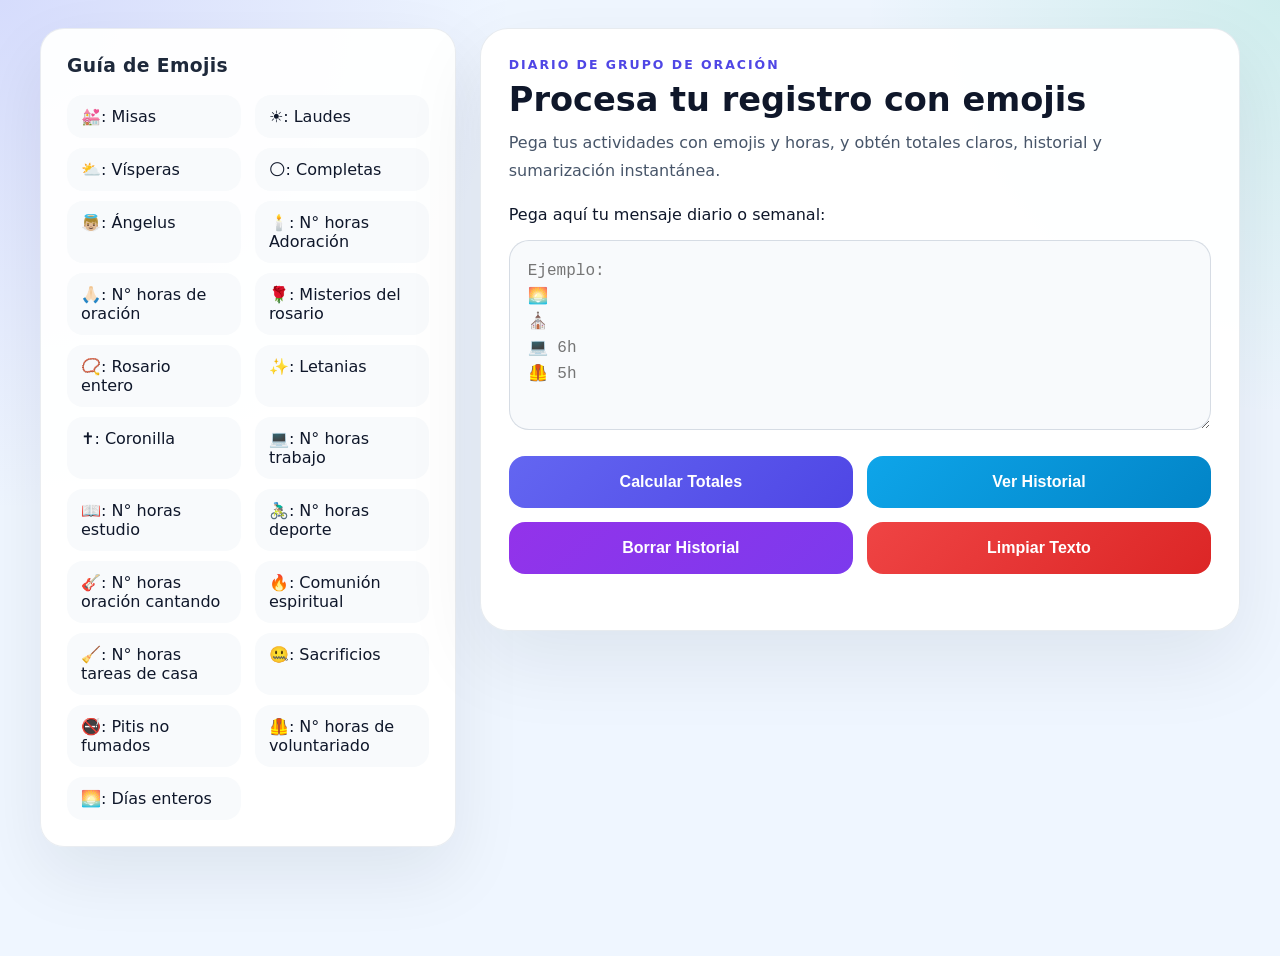
==== index.html @ de56a7b9 "Pending changes exported from your codespace" ====
<!DOCTYPE html>
<html lang="es">
<head>
    <meta charset="UTF-8">
    <meta name="viewport" content="width=device-width, initial-scale=1.0">
    <title>Mi Diario de Actividad</title>
    <link rel="stylesheet" href="styles.css">
</head>
<body>

<div class="main">
    <div class="guide">
        <h3>Guía de Emojis</h3>
        <ul>
            <li onclick="insertEmoji('💒')">💒: Misas</li>
            <li onclick="insertEmoji('☀️')">☀️: Laudes</li>
            <li onclick="insertEmoji('⛅')">⛅: Vísperas</li>
            <li onclick="insertEmoji('🌕')">🌕: Completas</li>
            <li onclick="insertEmoji('👼🏼')">👼🏼: Ángelus</li>
            <li onclick="insertEmoji('🕯️')">🕯️: N° horas Adoración</li>
            <li onclick="insertEmoji('🙏🏻')">🙏🏻: N° horas de oración</li>
            <li onclick="insertEmoji('🌹')">🌹: Misterios del rosario</li>
            <li onclick="insertEmoji('📿')">📿: Rosario entero</li>
            <li onclick="insertEmoji('✨')">✨: Letanias</li>
            <li onclick="insertEmoji('✝️')">✝️: Coronilla</li>
            <li onclick="insertEmoji('💻')">💻: N° horas trabajo</li>
            <li onclick="insertEmoji('📖')">📖: N° horas estudio</li>
            <li onclick="insertEmoji('🚴🏼‍♂')">🚴🏼‍♂: N° horas deporte</li>
            <li onclick="insertEmoji('🎸')">🎸: N° horas oración cantando</li>
            <li onclick="insertEmoji('🔥')">🔥: Comunión espiritual</li>
            <li onclick="insertEmoji('🧹')">🧹: N° horas tareas de casa</li>
            <li onclick="insertEmoji('🤐')">🤐: Sacrificios</li>
            <li onclick="insertEmoji('🚭')">🚭: Pitis no fumados</li>
            <li onclick="insertEmoji('🦺')">🦺: N° horas de voluntariado</li>
            <li onclick="insertEmoji('🌅')">🌅: Días enteros</li>
        </ul>
    </div>

    <div class="container">
        <header class="app-header">
            <div>
                <p class="eyebrow">Diario de Grupo de Oración</p>
                <h1>Procesa tu registro con emojis</h1>
                <p class="subtitle">Pega tus actividades con emojis y horas, y obtén totales claros, historial y sumarización instantánea.</p>
            </div>
        </header>

        <div class="mobile-dropdown">
            <label for="emojiSelect">Selecciona un emoji:</label>
            <select id="emojiSelect" onchange="insertEmojiFromSelect(this.value)">
                <option value="">-- Elige un emoji --</option>
                <option value="💒">💒: Misas</option>
                <option value="☀️">☀️: Laudes</option>
                <option value="⛅">⛅: Vísperas</option>
                <option value="🌕">🌕: Completas</option>
                <option value="👼🏼">👼🏼: Ángelus</option>
                <option value="🕯️">🕯️: N° horas Adoración</option>
                <option value="🙏🏻">🙏🏻: N° horas de oración</option>
                <option value="🌹">🌹: Misterios del rosario</option>
                <option value="📿">📿: Rosario entero</option>
                <option value="✨">✨: Letanias</option>
                <option value="✝️">✝️: Coronilla</option>
                <option value="💻">💻: N° horas trabajo</option>
                <option value="📖">📖: N° horas estudio</option>
                <option value="🚴🏼‍♂">🚴🏼‍♂: N° horas deporte</option>
                <option value="🎸">🎸: N° horas oración cantando</option>
                <option value="🔥">🔥: Comunión espiritual</option>
                <option value="🧹">🧹: N° horas tareas de casa</option>
                <option value="🤐">🤐: Sacrificios</option>
                <option value="🚭">🚭: Pitis no fumados</option>
                <option value="🦺">🦺: N° horas de voluntariado</option>
                <option value="🌅">🌅: Días enteros</option>
            </select>
        </div>

        <p>Pega aquí tu mensaje diario o semanal:</p>
        <textarea id="inputData" placeholder="Ejemplo:&#10;🌅&#10;⛪️&#10;💻 6h&#10;🦺 5h"></textarea>

        <div class="button-group">
            <button class="primary" onclick="procesarDatos()">Calcular Totales</button>
            <button class="secondary" onclick="mostrarHistorial()">Ver Historial</button>
            <button class="accent" onclick="limpiarHistorial()">Borrar Historial</button>
            <button class="danger" onclick="limpiarTexto()">Limpiar Texto</button>
        </div>

        <div id="output" class="results"></div>
    </div>
</div>

<script defer src="script.js"></script>

</body>
</html>
---- styles.css ----
body {
    font-family: Inter, system-ui, -apple-system, BlinkMacSystemFont, 'Segoe UI', sans-serif;
    background: radial-gradient(circle at top left, rgba(99,102,241,0.18), transparent 32%),
                radial-gradient(circle at top right, rgba(16,185,129,0.14), transparent 26%),
                #eff6ff;
    color: #0f172a;
    min-height: 100vh;
    margin: 0;
    padding: 28px;
    display: flex;
    justify-content: center;
}

.main {
    display: flex;
    width: 100%;
    max-width: 1200px;
    gap: 24px;
    align-items: flex-start;
}

.guide {
    background: rgba(255, 255, 255, 0.95);
    padding: 26px;
    border-radius: 24px;
    border: 1px solid rgba(148, 163, 184, 0.2);
    box-shadow: 0 28px 70px rgba(15, 23, 42, 0.08);
    width: 34%;
    min-width: 260px;
}

.guide h3 {
    margin-top: 0;
    letter-spacing: 0.02em;
    color: #1e293b;
}

.guide p {
    color: #475569;
    line-height: 1.7;
}

.guide ul {
    list-style: none;
    padding: 0;
    margin: 0;
    display: grid;
    grid-template-columns: 1fr 1fr;
    gap: 10px 14px;
}

.guide li {
    padding: 12px 14px;
    border-radius: 16px;
    background: #f8fafc;
    cursor: pointer;
    transition: transform 0.2s ease, background 0.2s ease, box-shadow 0.2s ease;
}

.guide li:hover {
    background: #e2e8f0;
    transform: translateY(-1px);
    box-shadow: 0 8px 16px rgba(15, 23, 42, 0.08);
}

.container {
    background: rgba(255, 255, 255, 0.96);
    padding: 28px;
    border-radius: 28px;
    border: 1px solid rgba(148, 163, 184, 0.22);
    box-shadow: 0 30px 80px rgba(15, 23, 42, 0.08);
    width: 66%;
}

.app-header {
    display: flex;
    flex-wrap: wrap;
    justify-content: space-between;
    gap: 18px;
    margin-bottom: 20px;
}

.app-header .eyebrow {
    margin: 0 0 10px;
    text-transform: uppercase;
    letter-spacing: 0.16em;
    font-size: 0.78rem;
    color: #4f46e5;
    font-weight: 700;
}

.app-header h1 {
    margin: 0;
    font-size: clamp(2.1rem, 2.5vw, 2.8rem);
    line-height: 1.05;
}

.app-header .subtitle {
    margin: 12px 0 0;
    max-width: 60ch;
    color: #475569;
    font-size: 1rem;
    line-height: 1.75;
}

textarea {
    width: 100%;
    min-height: 190px;
    border: 1px solid rgba(148, 163, 184, 0.35);
    border-radius: 20px;
    padding: 18px;
    box-sizing: border-box;
    font-size: 1rem;
    line-height: 1.6;
    resize: vertical;
    background: #f8fafc;
    color: #12263f;
    transition: border-color 0.2s ease, box-shadow 0.2s ease;
}

textarea:focus {
    outline: none;
    border-color: #6366f1;
    box-shadow: 0 0 0 4px rgba(99, 102, 241, 0.12);
}

.button-group {
    display: grid;
    grid-template-columns: repeat(2, minmax(0, 1fr));
    gap: 14px;
    margin-top: 22px;
}

button {
    color: white;
    border: none;
    padding: 14px 18px;
    border-radius: 16px;
    cursor: pointer;
    font-size: 1rem;
    font-weight: 700;
    transition: transform 0.2s ease, box-shadow 0.2s ease, opacity 0.2s ease;
    min-height: 52px;
}

button:hover {
    transform: translateY(-1px);
    box-shadow: 0 14px 30px rgba(15, 23, 42, 0.12);
}

button.primary { background: linear-gradient(135deg, #6366f1, #4f46e5); }
button.secondary { background: linear-gradient(135deg, #0ea5e9, #0284c7); }
button.accent { background: linear-gradient(135deg, #9333ea, #7c3aed); }
button.danger { background: linear-gradient(135deg, #ef4444, #dc2626); }

.mobile-dropdown { display: none; margin-bottom: 18px; }

.mobile-dropdown label {
    display: block;
    margin-bottom: 10px;
    font-weight: 700;
    color: #1e293b;
}

.mobile-dropdown select {
    width: 100%;
    padding: 14px;
    border-radius: 16px;
    border: 1px solid rgba(148, 163, 184, 0.35);
    font-size: 1rem;
    background: #ffffff;
    color: #0f172a;
}

.results {
    margin-top: 28px;
    width: 100%;
}

table {
    width: 100%;
    border-collapse: collapse;
    background: #ffffff;
    border-radius: 18px;
    overflow: hidden;
    box-shadow: 0 18px 40px rgba(15, 23, 42, 0.06);
}

th, td {
    border-bottom: 1px solid #eef2ff;
    padding: 16px 18px;
    text-align: left;
}

th {
    background: #f8fafc;
    color: #334155;
    font-weight: 700;
}

tr:hover td {
    background: #f8fafc;
}

.category-header {
    background: #eef2ff;
    font-weight: 700;
}

pre {
    background: #f8fafc;
    padding: 16px;
    border-radius: 18px;
    overflow-x: auto;
    color: #0f172a;
    border: 1px solid rgba(148, 163, 184, 0.25);
}

@media (max-width: 960px) {
    .main { flex-direction: column; gap: 20px; }
    .guide, .container { width: 100%; }
}

@media (max-width: 768px) {
    body { padding: 18px; }
    .button-group { grid-template-columns: 1fr; }
    .guide { display: none; }
    .mobile-dropdown { display: block; }
    .app-header { gap: 14px; }
    table { font-size: 0.95rem; }
}
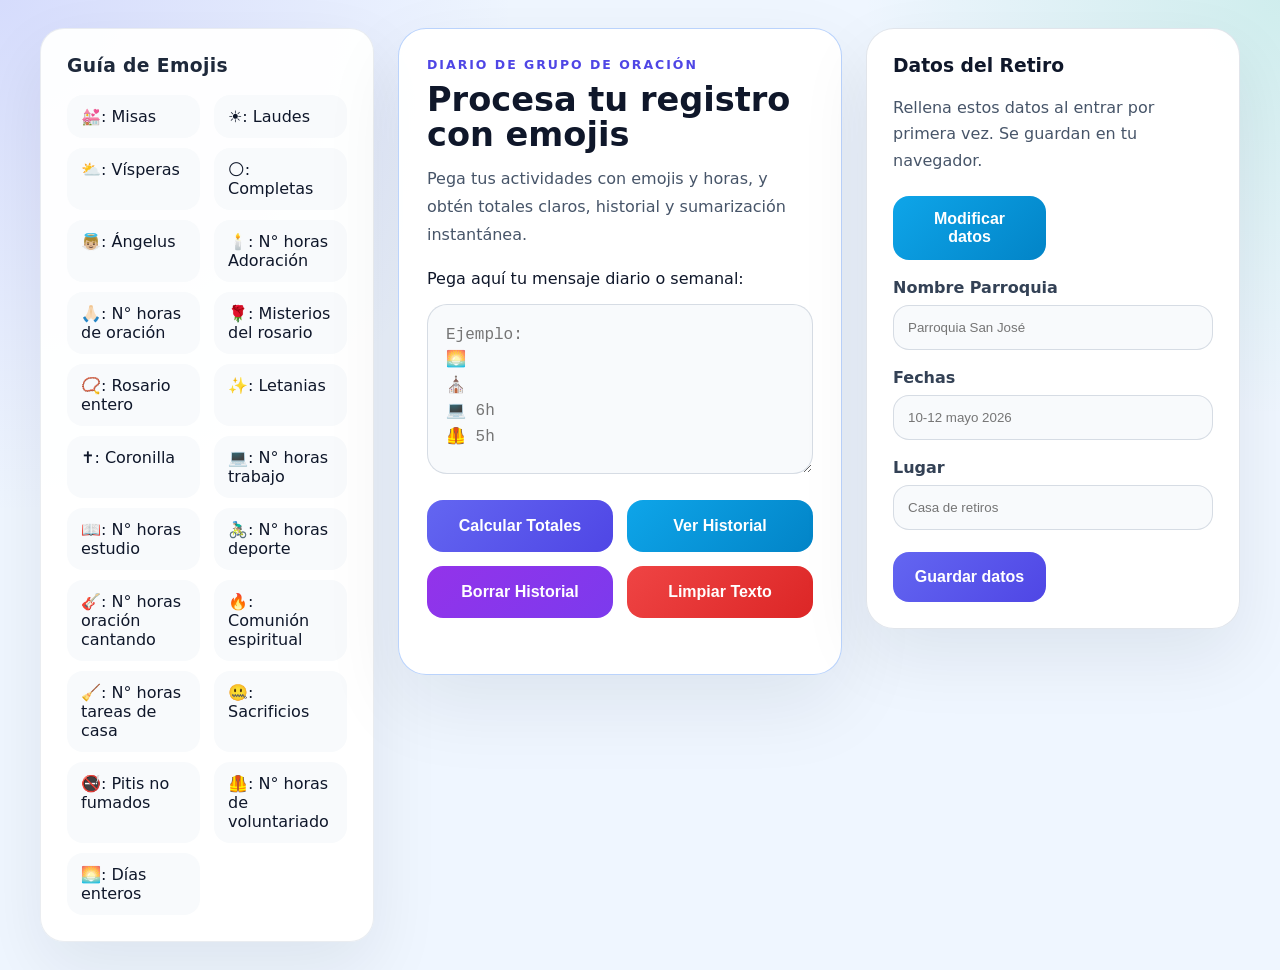
==== commit 6e70a2d2: "PrimerCommit 16-04-26 16:24" ====
--- a/index.html
+++ b/index.html
@@ -85,6 +85,28 @@
 
         <div id="output" class="results"></div>
     </div>
+
+    <aside class="sidebar">
+        <div class="retiro-card">
+            <h3>Datos del Retiro</h3>
+            <p class="sidebar-description">Rellena estos datos al entrar por primera vez. Se guardan en tu navegador.</p>
+            <div id="retiroSummary" class="retiro-summary hidden"></div>
+            <div id="retiroActions" class="button-group sidebar-actions hidden">
+                <button type="button" class="secondary" onclick="editarDatosRetiro()">Modificar datos</button>
+            </div>
+            <form id="retiroForm" class="retiro-form" onsubmit="guardarDatosRetiro(event)">
+                <label for="nombreParroquia">Nombre Parroquia</label>
+                <input id="nombreParroquia" type="text" placeholder="Parroquia San José" required>
+                <label for="fechasRetiro">Fechas</label>
+                <input id="fechasRetiro" type="text" placeholder="10-12 mayo 2026" required>
+                <label for="lugarRetiro">Lugar</label>
+                <input id="lugarRetiro" type="text" placeholder="Casa de retiros" required>
+                <div class="button-group sidebar-buttons">
+                    <button type="submit" class="primary">Guardar datos</button>
+                </div>
+            </form>
+        </div>
+    </aside>
 </div>
 
 <script defer src="script.js"></script>
--- a/styles.css
+++ b/styles.css
@@ -9,6 +9,7 @@
     padding: 28px;
     display: flex;
     justify-content: center;
+    align-items: flex-start;
 }
 
 .main {
@@ -25,8 +26,75 @@
     border-radius: 24px;
     border: 1px solid rgba(148, 163, 184, 0.2);
     box-shadow: 0 28px 70px rgba(15, 23, 42, 0.08);
-    width: 34%;
+    width: 280px;
     min-width: 260px;
+}
+
+.sidebar {
+    width: 320px;
+    min-width: 280px;
+    background: rgba(255, 255, 255, 0.98);
+    padding: 26px;
+    border-radius: 28px;
+    border: 1px solid rgba(148, 163, 184, 0.28);
+    box-shadow: 0 28px 70px rgba(15, 23, 42, 0.08);
+}
+
+.retiro-card h3 {
+    margin-top: 0;
+}
+
+.sidebar-description {
+    color: #475569;
+    line-height: 1.65;
+    margin-bottom: 18px;
+}
+
+.retiro-form label {
+    display: block;
+    margin-top: 18px;
+    margin-bottom: 8px;
+    font-weight: 700;
+    color: #334155;
+}
+
+.retiro-form input {
+    width: 100%;
+    padding: 14px;
+    border-radius: 16px;
+    border: 1px solid rgba(148, 163, 184, 0.35);
+    background: #f8fafc;
+    color: #0f172a;
+    box-sizing: border-box;
+    transition: border-color 0.2s ease, box-shadow 0.2s ease;
+}
+
+.retiro-form input:focus {
+    outline: none;
+    border-color: #6366f1;
+    box-shadow: 0 0 0 4px rgba(99, 102, 241, 0.12);
+}
+
+.retiro-summary {
+    margin-bottom: 18px;
+    padding: 18px;
+    background: #f8fafc;
+    border-radius: 20px;
+    border: 1px solid rgba(148, 163, 184, 0.35);
+    color: #0f172a;
+}
+
+.hidden {
+    display: none;
+}
+
+.sidebar-buttons {
+    grid-template-columns: repeat(2, minmax(0, 1fr));
+    margin-top: 18px;
+}
+
+.sidebar-buttons button {
+    min-height: 50px;
 }
 
 .guide h3 {
@@ -67,9 +135,20 @@
     background: rgba(255, 255, 255, 0.96);
     padding: 28px;
     border-radius: 28px;
-    border: 1px solid rgba(148, 163, 184, 0.22);
+    border: 1px solid rgba(59, 130, 246, 0.35);
     box-shadow: 0 30px 80px rgba(15, 23, 42, 0.08);
-    width: 66%;
+    flex: 1 1 0;
+    min-width: 0;
+}
+
+.mobile-dropdown select {
+    width: 100%;
+    padding: 14px;
+    border-radius: 16px;
+    border: 1px solid rgba(59, 130, 246, 0.35);
+    font-size: 1rem;
+    background: #ffffff;
+    color: #0f172a;
 }
 
 .app-header {
@@ -105,7 +184,7 @@
 
 textarea {
     width: 100%;
-    min-height: 190px;
+    min-height: 170px;
     border: 1px solid rgba(148, 163, 184, 0.35);
     border-radius: 20px;
     padding: 18px;
@@ -175,10 +254,12 @@
 .results {
     margin-top: 28px;
     width: 100%;
+    overflow-x: auto;
 }
 
 table {
     width: 100%;
+    min-width: 320px;
     border-collapse: collapse;
     background: #ffffff;
     border-radius: 18px;
@@ -218,14 +299,63 @@
 
 @media (max-width: 960px) {
     .main { flex-direction: column; gap: 20px; }
-    .guide, .container { width: 100%; }
+    .guide, .container, .sidebar { width: 100%; }
 }
 
 @media (max-width: 768px) {
-    body { padding: 18px; }
-    .button-group { grid-template-columns: 1fr; }
-    .guide { display: none; }
-    .mobile-dropdown { display: block; }
-    .app-header { gap: 14px; }
-    table { font-size: 0.95rem; }
-}
+    body {
+        padding: 14px;
+        min-height: auto;
+    }
+
+    .main {
+        flex-direction: column;
+        gap: 18px;
+    }
+
+    .container {
+        width: 100%;
+        padding: 20px;
+    }
+
+    .button-group {
+        grid-template-columns: 1fr;
+    }
+
+    .button-group button {
+        width: 100%;
+    }
+
+    .guide {
+        display: none;
+    }
+
+    .mobile-dropdown {
+        display: block;
+    }
+
+    .app-header {
+        gap: 14px;
+        flex-direction: column;
+    }
+
+    .app-header h1 {
+        font-size: 2rem;
+    }
+
+    .app-header .subtitle {
+        max-width: 100%;
+    }
+
+    textarea {
+        min-height: 170px;
+    }
+
+    .results {
+        margin-top: 20px;
+    }
+
+    table {
+        font-size: 0.95rem;
+    }
+}
